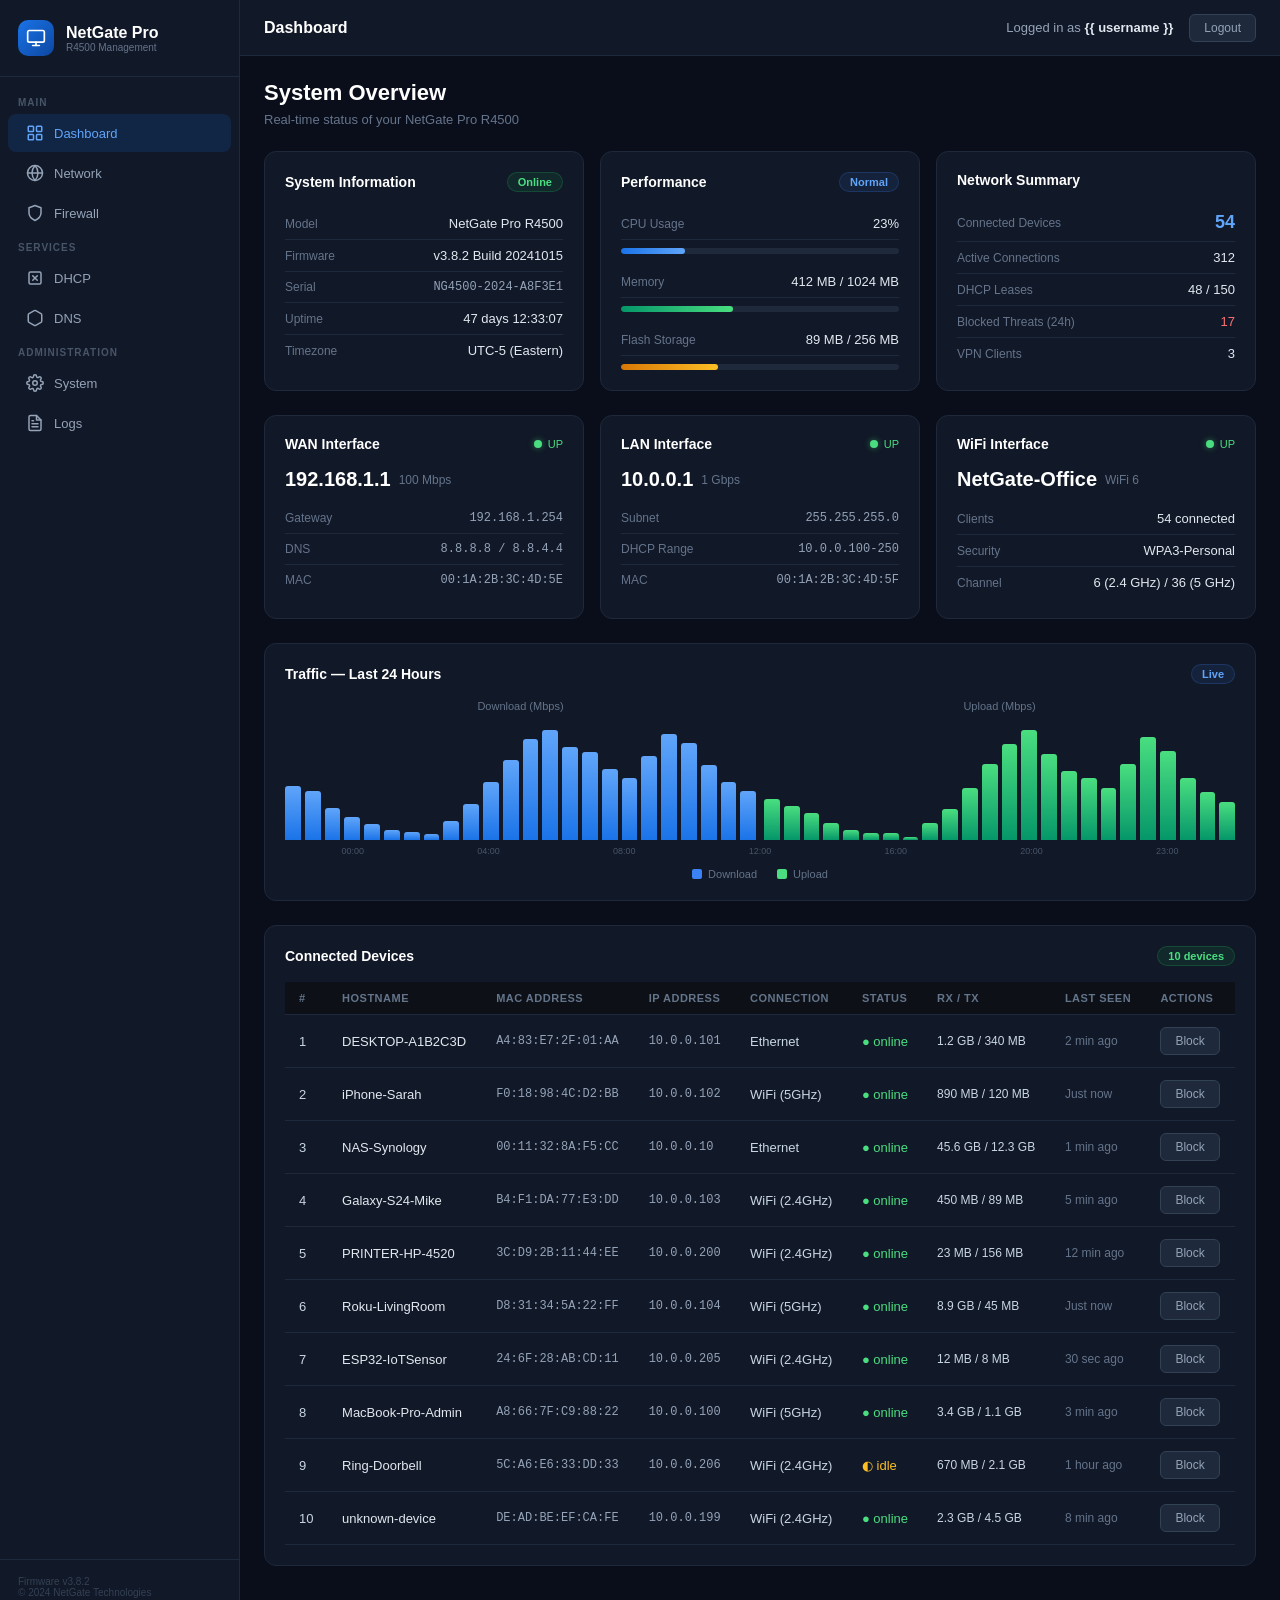
==== backend/templates/admin_dashboard.html @ e5e2c252 "Initial release: WireDown V1" ====
<!DOCTYPE html>
<html lang="en">
<head>
    <meta charset="UTF-8">
    <meta name="viewport" content="width=device-width, initial-scale=1.0">
    <title>NetGate Pro R4500 — Dashboard</title>
    <style>
        *, *::before, *::after { margin: 0; padding: 0; box-sizing: border-box; }

        body {
            font-family: -apple-system, BlinkMacSystemFont, 'Segoe UI', Roboto, 'Helvetica Neue', Arial, sans-serif;
            background: #0a0e1a;
            color: #c8d6e5;
            display: flex;
            min-height: 100vh;
        }

        /* ── Sidebar ─────────────────────────────── */
        .sidebar {
            width: 240px;
            background: #111827;
            border-right: 1px solid #1e293b;
            display: flex;
            flex-direction: column;
            flex-shrink: 0;
        }

        .sidebar-brand {
            padding: 20px 18px;
            border-bottom: 1px solid #1e293b;
            display: flex;
            align-items: center;
            gap: 12px;
        }

        .sidebar-icon {
            width: 36px; height: 36px;
            background: linear-gradient(135deg, #1a73e8, #0d47a1);
            border-radius: 10px;
            display: flex; align-items: center; justify-content: center;
            flex-shrink: 0;
        }

        .sidebar-icon svg { width: 20px; height: 20px; fill: none; stroke: #fff; stroke-width: 2; stroke-linecap: round; stroke-linejoin: round; }

        .sidebar-brand-text { font-size: 16px; font-weight: 700; color: #fff; }
        .sidebar-brand-sub { font-size: 10px; color: #64748b; }

        .sidebar-nav { flex: 1; padding: 12px 0; overflow-y: auto; }

        .nav-section { padding: 8px 18px 4px; font-size: 10px; font-weight: 600; color: #475569; text-transform: uppercase; letter-spacing: 1px; }

        .nav-item {
            display: flex; align-items: center; gap: 10px;
            padding: 10px 18px; margin: 2px 8px; border-radius: 8px;
            color: #94a3b8; font-size: 13px; font-weight: 500;
            cursor: pointer; transition: all 0.15s; text-decoration: none;
        }
        .nav-item:hover { background: rgba(26, 115, 232, 0.08); color: #e2e8f0; }
        .nav-item.active { background: rgba(26, 115, 232, 0.15); color: #60a5fa; }

        .nav-item svg { width: 18px; height: 18px; fill: none; stroke: currentColor; stroke-width: 2; stroke-linecap: round; stroke-linejoin: round; flex-shrink: 0; }

        .sidebar-footer {
            padding: 16px 18px;
            border-top: 1px solid #1e293b;
            font-size: 10px;
            color: #334155;
        }

        /* ── Main Content ────────────────────────── */
        .main { flex: 1; display: flex; flex-direction: column; min-width: 0; }

        .topbar {
            height: 56px; background: #111827; border-bottom: 1px solid #1e293b;
            display: flex; align-items: center; justify-content: space-between;
            padding: 0 24px; flex-shrink: 0;
        }

        .topbar-title { font-size: 16px; font-weight: 600; color: #fff; }

        .topbar-right { display: flex; align-items: center; gap: 16px; }

        .topbar-user { font-size: 13px; color: #94a3b8; }
        .topbar-user strong { color: #e2e8f0; }

        .topbar-btn {
            padding: 6px 14px; background: #1e293b; border: 1px solid #334155;
            border-radius: 6px; color: #94a3b8; font-size: 12px; cursor: pointer;
            text-decoration: none; font-family: inherit; transition: all 0.15s;
        }
        .topbar-btn:hover { background: #334155; color: #e2e8f0; }

        .content { flex: 1; padding: 24px; overflow-y: auto; }

        .page-title { font-size: 22px; font-weight: 700; color: #fff; margin-bottom: 6px; }
        .page-subtitle { font-size: 13px; color: #64748b; margin-bottom: 24px; }

        /* ── Grid ────────────────────────────────── */
        .grid-3 { display: grid; grid-template-columns: repeat(3, 1fr); gap: 16px; margin-bottom: 24px; }
        .grid-2 { display: grid; grid-template-columns: 1fr 1fr; gap: 16px; margin-bottom: 24px; }
        .grid-full { margin-bottom: 24px; }

        @media (max-width: 1100px) { .grid-3 { grid-template-columns: 1fr; } .grid-2 { grid-template-columns: 1fr; } }

        /* ── Cards ───────────────────────────────── */
        .card {
            background: #111827; border: 1px solid #1e293b; border-radius: 12px;
            padding: 20px; transition: border-color 0.2s;
        }
        .card:hover { border-color: #334155; }

        .card-header { display: flex; align-items: center; justify-content: space-between; margin-bottom: 16px; }
        .card-title { font-size: 14px; font-weight: 600; color: #fff; }
        .card-badge {
            padding: 3px 10px; border-radius: 20px; font-size: 11px; font-weight: 600;
        }
        .badge-green { background: rgba(34, 197, 94, 0.1); color: #4ade80; border: 1px solid rgba(34, 197, 94, 0.2); }
        .badge-blue { background: rgba(59, 130, 246, 0.1); color: #60a5fa; border: 1px solid rgba(59, 130, 246, 0.2); }

        .stat-row { display: flex; justify-content: space-between; align-items: center; padding: 8px 0; border-bottom: 1px solid #1e293b; }
        .stat-row:last-child { border-bottom: none; }
        .stat-label { font-size: 12px; color: #64748b; }
        .stat-value { font-size: 13px; color: #e2e8f0; font-weight: 500; }

        /* ── Interface Cards ─────────────────────── */
        .iface-status { display: flex; align-items: center; gap: 6px; }
        .status-dot { width: 8px; height: 8px; border-radius: 50%; }
        .dot-green { background: #4ade80; box-shadow: 0 0 6px rgba(74, 222, 128, 0.5); }
        .dot-yellow { background: #fbbf24; box-shadow: 0 0 6px rgba(251, 191, 36, 0.5); }

        .iface-detail { display: flex; align-items: center; gap: 8px; margin-top: 12px; }
        .iface-ip { font-size: 20px; font-weight: 700; color: #fff; }
        .iface-speed { font-size: 12px; color: #64748b; }

        /* ── Usage Bars ──────────────────────────── */
        .usage-bar-container { margin-top: 8px; }
        .usage-bar-label { display: flex; justify-content: space-between; font-size: 11px; color: #64748b; margin-bottom: 4px; }
        .usage-bar-bg { height: 6px; background: #1e293b; border-radius: 3px; overflow: hidden; }
        .usage-bar-fill { height: 100%; border-radius: 3px; transition: width 0.5s; }
        .fill-blue { background: linear-gradient(90deg, #1a73e8, #60a5fa); }
        .fill-green { background: linear-gradient(90deg, #059669, #4ade80); }
        .fill-amber { background: linear-gradient(90deg, #d97706, #fbbf24); }

        /* ── Device Table ────────────────────────── */
        .table-wrapper { overflow-x: auto; }
        table { width: 100%; border-collapse: collapse; }
        thead th {
            text-align: left; padding: 10px 14px; font-size: 11px; font-weight: 600;
            color: #64748b; text-transform: uppercase; letter-spacing: 0.5px;
            border-bottom: 1px solid #1e293b; background: #0d1117;
        }
        tbody td { padding: 12px 14px; font-size: 13px; border-bottom: 1px solid #1e293b; }
        tbody tr:hover { background: rgba(26, 115, 232, 0.04); }
        .mono { font-family: 'SF Mono', 'Fira Code', monospace; font-size: 12px; color: #94a3b8; }
        .status-online { color: #4ade80; }
        .status-idle { color: #fbbf24; }

        /* ── Traffic Chart (CSS-only) ────────────── */
        .chart-container { display: flex; align-items: flex-end; gap: 4px; height: 120px; padding-top: 10px; }
        .chart-bar {
            flex: 1; border-radius: 3px 3px 0 0; position: relative;
            transition: height 0.3s; cursor: pointer;
            min-width: 0;
        }
        .chart-bar:hover { opacity: 0.8; }
        .chart-bar .tooltip {
            display: none; position: absolute; bottom: 100%; left: 50%; transform: translateX(-50%);
            background: #1e293b; padding: 4px 8px; border-radius: 4px; font-size: 10px;
            color: #e2e8f0; white-space: nowrap; margin-bottom: 4px;
            pointer-events: none;
        }
        .chart-bar:hover .tooltip { display: block; }
        .bar-download { background: linear-gradient(180deg, #60a5fa, #1a73e8); }
        .bar-upload { background: linear-gradient(180deg, #4ade80, #059669); }

        .chart-legend { display: flex; gap: 20px; margin-top: 12px; justify-content: center; }
        .legend-item { display: flex; align-items: center; gap: 6px; font-size: 11px; color: #64748b; }
        .legend-dot { width: 10px; height: 10px; border-radius: 2px; }

        .chart-labels { display: flex; justify-content: space-between; margin-top: 6px; }
        .chart-label-item { font-size: 9px; color: #475569; flex: 1; text-align: center; }
    </style>
</head>
<body>
    <!-- Sidebar -->
    <aside class="sidebar">
        <div class="sidebar-brand">
            <div class="sidebar-icon">
                <svg viewBox="0 0 24 24"><rect x="2" y="3" width="20" height="14" rx="2"/><line x1="8" y1="21" x2="16" y2="21"/><line x1="12" y1="17" x2="12" y2="21"/></svg>
            </div>
            <div>
                <div class="sidebar-brand-text">NetGate Pro</div>
                <div class="sidebar-brand-sub">R4500 Management</div>
            </div>
        </div>
        <nav class="sidebar-nav">
            <div class="nav-section">Main</div>
            <a class="nav-item active" data-page="dashboard" href="#">
                <svg viewBox="0 0 24 24"><rect x="3" y="3" width="7" height="7" rx="1"/><rect x="14" y="3" width="7" height="7" rx="1"/><rect x="3" y="14" width="7" height="7" rx="1"/><rect x="14" y="14" width="7" height="7" rx="1"/></svg>
                Dashboard
            </a>
            <a class="nav-item" data-page="network" href="#">
                <svg viewBox="0 0 24 24"><circle cx="12" cy="12" r="10"/><line x1="2" y1="12" x2="22" y2="12"/><path d="M12 2a15.3 15.3 0 0 1 4 10 15.3 15.3 0 0 1-4 10 15.3 15.3 0 0 1-4-10 15.3 15.3 0 0 1 4-10z"/></svg>
                Network
            </a>
            <a class="nav-item" data-page="firewall" href="#">
                <svg viewBox="0 0 24 24"><path d="M12 22s8-4 8-10V5l-8-3-8 3v7c0 6 8 10 8 10z"/></svg>
                Firewall
            </a>

            <div class="nav-section">Services</div>
            <a class="nav-item" data-page="dhcp" href="#">
                <svg viewBox="0 0 24 24"><rect x="4" y="4" width="16" height="16" rx="2"/><line x1="9" y1="9" x2="15" y2="15"/><line x1="15" y1="9" x2="9" y2="15"/></svg>
                DHCP
            </a>
            <a class="nav-item" data-page="dns" href="#">
                <svg viewBox="0 0 24 24"><path d="M21 16V8a2 2 0 0 0-1-1.73l-7-4a2 2 0 0 0-2 0l-7 4A2 2 0 0 0 3 8v8a2 2 0 0 0 1 1.73l7 4a2 2 0 0 0 2 0l7-4A2 2 0 0 0 21 16z"/></svg>
                DNS
            </a>

            <div class="nav-section">Administration</div>
            <a class="nav-item" data-page="system" href="#">
                <svg viewBox="0 0 24 24"><circle cx="12" cy="12" r="3"/><path d="M19.4 15a1.65 1.65 0 0 0 .33 1.82l.06.06a2 2 0 1 1-2.83 2.83l-.06-.06a1.65 1.65 0 0 0-1.82-.33 1.65 1.65 0 0 0-1 1.51V21a2 2 0 0 1-4 0v-.09A1.65 1.65 0 0 0 9 19.4a1.65 1.65 0 0 0-1.82.33l-.06.06a2 2 0 1 1-2.83-2.83l.06-.06A1.65 1.65 0 0 0 4.68 15a1.65 1.65 0 0 0-1.51-1H3a2 2 0 0 1 0-4h.09A1.65 1.65 0 0 0 4.6 9a1.65 1.65 0 0 0-.33-1.82l-.06-.06a2 2 0 1 1 2.83-2.83l.06.06A1.65 1.65 0 0 0 9 4.68a1.65 1.65 0 0 0 1-1.51V3a2 2 0 0 1 4 0v.09a1.65 1.65 0 0 0 1 1.51 1.65 1.65 0 0 0 1.82-.33l.06-.06a2 2 0 1 1 2.83 2.83l-.06.06A1.65 1.65 0 0 0 19.4 9a1.65 1.65 0 0 0 1.51 1H21a2 2 0 0 1 0 4h-.09a1.65 1.65 0 0 0-1.51 1z"/></svg>
                System
            </a>
            <a class="nav-item" data-page="logs" href="#">
                <svg viewBox="0 0 24 24"><path d="M14 2H6a2 2 0 0 0-2 2v16a2 2 0 0 0 2 2h12a2 2 0 0 0 2-2V8z"/><polyline points="14 2 14 8 20 8"/><line x1="16" y1="13" x2="8" y2="13"/><line x1="16" y1="17" x2="8" y2="17"/><polyline points="10 9 9 9 8 9"/></svg>
                Logs
            </a>
        </nav>
        <div class="sidebar-footer">
            Firmware v3.8.2<br>
            &copy; 2024 NetGate Technologies
        </div>
    </aside>

    <!-- Main Content -->
    <div class="main">
        <!-- Top Bar -->
        <header class="topbar">
            <div class="topbar-title">Dashboard</div>
            <div class="topbar-right">
                <div class="topbar-user">Logged in as <strong>{{ username }}</strong></div>
                <a class="topbar-btn" href="/admin/logout" id="logoutBtn">Logout</a>
            </div>
        </header>

        <!-- Content Area -->
        <div class="content">
            <h1 class="page-title">System Overview</h1>
            <p class="page-subtitle">Real-time status of your NetGate Pro R4500</p>

            <!-- Row 1: System Info, CPU/RAM, Uptime -->
            <div class="grid-3">
                <!-- System Info Card -->
                <div class="card">
                    <div class="card-header">
                        <span class="card-title">System Information</span>
                        <span class="card-badge badge-green">Online</span>
                    </div>
                    <div class="stat-row"><span class="stat-label">Model</span><span class="stat-value">NetGate Pro R4500</span></div>
                    <div class="stat-row"><span class="stat-label">Firmware</span><span class="stat-value">v3.8.2 Build 20241015</span></div>
                    <div class="stat-row"><span class="stat-label">Serial</span><span class="stat-value mono">NG4500-2024-A8F3E1</span></div>
                    <div class="stat-row"><span class="stat-label">Uptime</span><span class="stat-value">47 days 12:33:07</span></div>
                    <div class="stat-row"><span class="stat-label">Timezone</span><span class="stat-value">UTC-5 (Eastern)</span></div>
                </div>

                <!-- CPU & Memory Card -->
                <div class="card">
                    <div class="card-header">
                        <span class="card-title">Performance</span>
                        <span class="card-badge badge-blue">Normal</span>
                    </div>
                    <div class="stat-row"><span class="stat-label">CPU Usage</span><span class="stat-value">23%</span></div>
                    <div class="usage-bar-container">
                        <div class="usage-bar-bg"><div class="usage-bar-fill fill-blue" style="width: 23%"></div></div>
                    </div>
                    <div class="stat-row" style="margin-top: 12px;"><span class="stat-label">Memory</span><span class="stat-value">412 MB / 1024 MB</span></div>
                    <div class="usage-bar-container">
                        <div class="usage-bar-bg"><div class="usage-bar-fill fill-green" style="width: 40.2%"></div></div>
                    </div>
                    <div class="stat-row" style="margin-top: 12px;"><span class="stat-label">Flash Storage</span><span class="stat-value">89 MB / 256 MB</span></div>
                    <div class="usage-bar-container">
                        <div class="usage-bar-bg"><div class="usage-bar-fill fill-amber" style="width: 34.8%"></div></div>
                    </div>
                </div>

                <!-- Quick Stats Card -->
                <div class="card">
                    <div class="card-header">
                        <span class="card-title">Network Summary</span>
                    </div>
                    <div class="stat-row"><span class="stat-label">Connected Devices</span><span class="stat-value" style="color: #60a5fa; font-size: 18px; font-weight: 700;">54</span></div>
                    <div class="stat-row"><span class="stat-label">Active Connections</span><span class="stat-value">312</span></div>
                    <div class="stat-row"><span class="stat-label">DHCP Leases</span><span class="stat-value">48 / 150</span></div>
                    <div class="stat-row"><span class="stat-label">Blocked Threats (24h)</span><span class="stat-value" style="color: #f87171;">17</span></div>
                    <div class="stat-row"><span class="stat-label">VPN Clients</span><span class="stat-value">3</span></div>
                </div>
            </div>

            <!-- Row 2: Network Interfaces -->
            <div class="grid-3">
                <!-- WAN -->
                <div class="card">
                    <div class="card-header">
                        <span class="card-title">WAN Interface</span>
                        <div class="iface-status"><div class="status-dot dot-green"></div><span style="font-size:11px; color:#4ade80;">UP</span></div>
                    </div>
                    <div class="iface-detail">
                        <span class="iface-ip">192.168.1.1</span>
                        <span class="iface-speed">100 Mbps</span>
                    </div>
                    <div class="stat-row" style="margin-top:12px;"><span class="stat-label">Gateway</span><span class="stat-value mono">192.168.1.254</span></div>
                    <div class="stat-row"><span class="stat-label">DNS</span><span class="stat-value mono">8.8.8.8 / 8.8.4.4</span></div>
                    <div class="stat-row"><span class="stat-label">MAC</span><span class="stat-value mono">00:1A:2B:3C:4D:5E</span></div>
                </div>

                <!-- LAN -->
                <div class="card">
                    <div class="card-header">
                        <span class="card-title">LAN Interface</span>
                        <div class="iface-status"><div class="status-dot dot-green"></div><span style="font-size:11px; color:#4ade80;">UP</span></div>
                    </div>
                    <div class="iface-detail">
                        <span class="iface-ip">10.0.0.1</span>
                        <span class="iface-speed">1 Gbps</span>
                    </div>
                    <div class="stat-row" style="margin-top:12px;"><span class="stat-label">Subnet</span><span class="stat-value mono">255.255.255.0</span></div>
                    <div class="stat-row"><span class="stat-label">DHCP Range</span><span class="stat-value mono">10.0.0.100-250</span></div>
                    <div class="stat-row"><span class="stat-label">MAC</span><span class="stat-value mono">00:1A:2B:3C:4D:5F</span></div>
                </div>

                <!-- WiFi -->
                <div class="card">
                    <div class="card-header">
                        <span class="card-title">WiFi Interface</span>
                        <div class="iface-status"><div class="status-dot dot-green"></div><span style="font-size:11px; color:#4ade80;">UP</span></div>
                    </div>
                    <div class="iface-detail">
                        <span class="iface-ip">NetGate-Office</span>
                        <span class="iface-speed">WiFi 6</span>
                    </div>
                    <div class="stat-row" style="margin-top:12px;"><span class="stat-label">Clients</span><span class="stat-value">54 connected</span></div>
                    <div class="stat-row"><span class="stat-label">Security</span><span class="stat-value">WPA3-Personal</span></div>
                    <div class="stat-row"><span class="stat-label">Channel</span><span class="stat-value">6 (2.4 GHz) / 36 (5 GHz)</span></div>
                </div>
            </div>

            <!-- Row 3: Traffic Chart -->
            <div class="grid-full">
                <div class="card">
                    <div class="card-header">
                        <span class="card-title">Traffic — Last 24 Hours</span>
                        <span class="card-badge badge-blue">Live</span>
                    </div>
                    <div style="display: flex; gap: 8px;">
                        <!-- Download bars -->
                        <div style="flex:1;">
                            <div style="font-size:11px; color:#64748b; margin-bottom:8px; text-align:center;">Download (Mbps)</div>
                            <div class="chart-container" id="downloadChart"></div>
                        </div>
                        <!-- Upload bars -->
                        <div style="flex:1;">
                            <div style="font-size:11px; color:#64748b; margin-bottom:8px; text-align:center;">Upload (Mbps)</div>
                            <div class="chart-container" id="uploadChart"></div>
                        </div>
                    </div>
                    <div class="chart-labels" id="chartLabels"></div>
                    <div class="chart-legend">
                        <div class="legend-item"><div class="legend-dot" style="background:#3b82f6;"></div> Download</div>
                        <div class="legend-item"><div class="legend-dot" style="background:#4ade80;"></div> Upload</div>
                    </div>
                </div>
            </div>

            <!-- Row 4: Connected Devices Table -->
            <div class="grid-full">
                <div class="card">
                    <div class="card-header">
                        <span class="card-title">Connected Devices</span>
                        <span class="card-badge badge-green">10 devices</span>
                    </div>
                    <div class="table-wrapper">
                        <table>
                            <thead>
                                <tr>
                                    <th>#</th>
                                    <th>Hostname</th>
                                    <th>MAC Address</th>
                                    <th>IP Address</th>
                                    <th>Connection</th>
                                    <th>Status</th>
                                    <th>RX / TX</th>
                                    <th>Last Seen</th>
                                    <th>Actions</th>
                                </tr>
                            </thead>
                            <tbody id="deviceTableBody">
                            </tbody>
                        </table>
                    </div>
                </div>
            </div>

        </div><!-- /content -->
    </div><!-- /main -->

    <script>
        /* ── Trap all clicks ──────────────────────── */
        function trapAction(action, detail) {
            fetch('/admin/api/config', {
                method: 'POST',
                headers: { 'Content-Type': 'application/json' },
                body: JSON.stringify({
                    action: action,
                    detail: detail,
                    page: 'dashboard',
                    timestamp: new Date().toISOString()
                })
            }).catch(function() {});
        }

        /* ── Sidebar navigation trap ──────────────── */
        document.querySelectorAll('.nav-item').forEach(function(item) {
            item.addEventListener('click', function(e) {
                e.preventDefault();
                var page = this.getAttribute('data-page') || 'unknown';
                trapAction('nav_click', page);

                document.querySelectorAll('.nav-item').forEach(function(n) { n.classList.remove('active'); });
                this.classList.add('active');
                document.querySelector('.topbar-title').textContent = this.textContent.trim();
            });
        });

        /* ── Logout trap ─────────────────────────── */
        document.getElementById('logoutBtn').addEventListener('click', function(e) {
            trapAction('logout', 'user_logout');
        });

        /* ── Traffic Chart Data ──────────────────── */
        var downloadData = [42, 38, 25, 18, 12, 8, 6, 5, 15, 28, 45, 62, 78, 85, 72, 68, 55, 48, 65, 82, 75, 58, 45, 38];
        var uploadData = [12, 10, 8, 5, 3, 2, 2, 1, 5, 9, 15, 22, 28, 32, 25, 20, 18, 15, 22, 30, 26, 18, 14, 11];
        var maxDown = Math.max.apply(null, downloadData);
        var maxUp = Math.max.apply(null, uploadData);

        var dlContainer = document.getElementById('downloadChart');
        var ulContainer = document.getElementById('uploadChart');
        var labelsContainer = document.getElementById('chartLabels');

        for (var i = 0; i < 24; i++) {
            var hour = (new Date().getHours() - 23 + i + 24) % 24;
            var hourStr = (hour < 10 ? '0' : '') + hour + ':00';

            var dlBar = document.createElement('div');
            dlBar.className = 'chart-bar bar-download';
            dlBar.style.height = (downloadData[i] / maxDown * 100) + '%';
            dlBar.innerHTML = '<div class="tooltip">' + hourStr + ': ' + downloadData[i] + ' Mbps</div>';
            dlBar.addEventListener('click', (function(h, v) {
                return function() { trapAction('chart_click', 'download_' + h + '_' + v + 'Mbps'); };
            })(hourStr, downloadData[i]));
            dlContainer.appendChild(dlBar);

            var ulBar = document.createElement('div');
            ulBar.className = 'chart-bar bar-upload';
            ulBar.style.height = (uploadData[i] / maxUp * 100) + '%';
            ulBar.innerHTML = '<div class="tooltip">' + hourStr + ': ' + uploadData[i] + ' Mbps</div>';
            ulBar.addEventListener('click', (function(h, v) {
                return function() { trapAction('chart_click', 'upload_' + h + '_' + v + 'Mbps'); };
            })(hourStr, uploadData[i]));
            ulContainer.appendChild(ulBar);

            if (i % 4 === 0 || i === 23) {
                var lbl = document.createElement('span');
                lbl.className = 'chart-label-item';
                lbl.textContent = hourStr;
                labelsContainer.appendChild(lbl);
            }
        }

        /* ── Device Table ────────────────────────── */
        var devices = [
            { id: 1, hostname: 'DESKTOP-A1B2C3D', mac: 'A4:83:E7:2F:01:AA', ip: '10.0.0.101', type: 'Ethernet', status: 'online', rx: '1.2 GB', tx: '340 MB', last: '2 min ago' },
            { id: 2, hostname: 'iPhone-Sarah', mac: 'F0:18:98:4C:D2:BB', ip: '10.0.0.102', type: 'WiFi (5GHz)', status: 'online', rx: '890 MB', tx: '120 MB', last: 'Just now' },
            { id: 3, hostname: 'NAS-Synology', mac: '00:11:32:8A:F5:CC', ip: '10.0.0.10', type: 'Ethernet', status: 'online', rx: '45.6 GB', tx: '12.3 GB', last: '1 min ago' },
            { id: 4, hostname: 'Galaxy-S24-Mike', mac: 'B4:F1:DA:77:E3:DD', ip: '10.0.0.103', type: 'WiFi (2.4GHz)', status: 'online', rx: '450 MB', tx: '89 MB', last: '5 min ago' },
            { id: 5, hostname: 'PRINTER-HP-4520', mac: '3C:D9:2B:11:44:EE', ip: '10.0.0.200', type: 'WiFi (2.4GHz)', status: 'online', rx: '23 MB', tx: '156 MB', last: '12 min ago' },
            { id: 6, hostname: 'Roku-LivingRoom', mac: 'D8:31:34:5A:22:FF', ip: '10.0.0.104', type: 'WiFi (5GHz)', status: 'online', rx: '8.9 GB', tx: '45 MB', last: 'Just now' },
            { id: 7, hostname: 'ESP32-IoTSensor', mac: '24:6F:28:AB:CD:11', ip: '10.0.0.205', type: 'WiFi (2.4GHz)', status: 'online', rx: '12 MB', tx: '8 MB', last: '30 sec ago' },
            { id: 8, hostname: 'MacBook-Pro-Admin', mac: 'A8:66:7F:C9:88:22', ip: '10.0.0.100', type: 'WiFi (5GHz)', status: 'online', rx: '3.4 GB', tx: '1.1 GB', last: '3 min ago' },
            { id: 9, hostname: 'Ring-Doorbell', mac: '5C:A6:E6:33:DD:33', ip: '10.0.0.206', type: 'WiFi (2.4GHz)', status: 'idle', rx: '670 MB', tx: '2.1 GB', last: '1 hour ago' },
            { id: 10, hostname: 'unknown-device', mac: 'DE:AD:BE:EF:CA:FE', ip: '10.0.0.199', type: 'WiFi (2.4GHz)', status: 'online', rx: '2.3 GB', tx: '4.5 GB', last: '8 min ago' }
        ];

        var tbody = document.getElementById('deviceTableBody');
        devices.forEach(function(d) {
            var statusClass = d.status === 'online' ? 'status-online' : 'status-idle';
            var statusIcon = d.status === 'online' ? '●' : '◐';
            var row = document.createElement('tr');
            row.innerHTML =
                '<td>' + d.id + '</td>' +
                '<td style="color:#e2e8f0; font-weight:500;">' + d.hostname + '</td>' +
                '<td class="mono">' + d.mac + '</td>' +
                '<td class="mono">' + d.ip + '</td>' +
                '<td>' + d.type + '</td>' +
                '<td class="' + statusClass + '">' + statusIcon + ' ' + d.status + '</td>' +
                '<td style="font-size:12px;">' + d.rx + ' / ' + d.tx + '</td>' +
                '<td style="font-size:12px; color:#64748b;">' + d.last + '</td>' +
                '<td><button class="topbar-btn device-action-btn" data-mac="' + d.mac + '" data-hostname="' + d.hostname + '">Block</button></td>';
            tbody.appendChild(row);
        });

        /* ── Trap device action buttons ──────────── */
        document.querySelectorAll('.device-action-btn').forEach(function(btn) {
            btn.addEventListener('click', function() {
                var mac = this.getAttribute('data-mac');
                var hostname = this.getAttribute('data-hostname');
                trapAction('block_device', mac + ' (' + hostname + ')');
                this.textContent = 'Blocked';
                this.style.background = 'rgba(239,68,68,0.15)';
                this.style.borderColor = 'rgba(239,68,68,0.3)';
                this.style.color = '#f87171';
                this.disabled = true;
            });
        });

        /* ── Card clicks trap ────────────────────── */
        document.querySelectorAll('.card').forEach(function(card) {
            card.addEventListener('click', function(e) {
                if (e.target.closest('button') || e.target.closest('a') || e.target.closest('.chart-bar')) return;
                var title = card.querySelector('.card-title');
                if (title) {
                    trapAction('card_click', title.textContent);
                }
            });
        });
    </script>
</body>
</html>
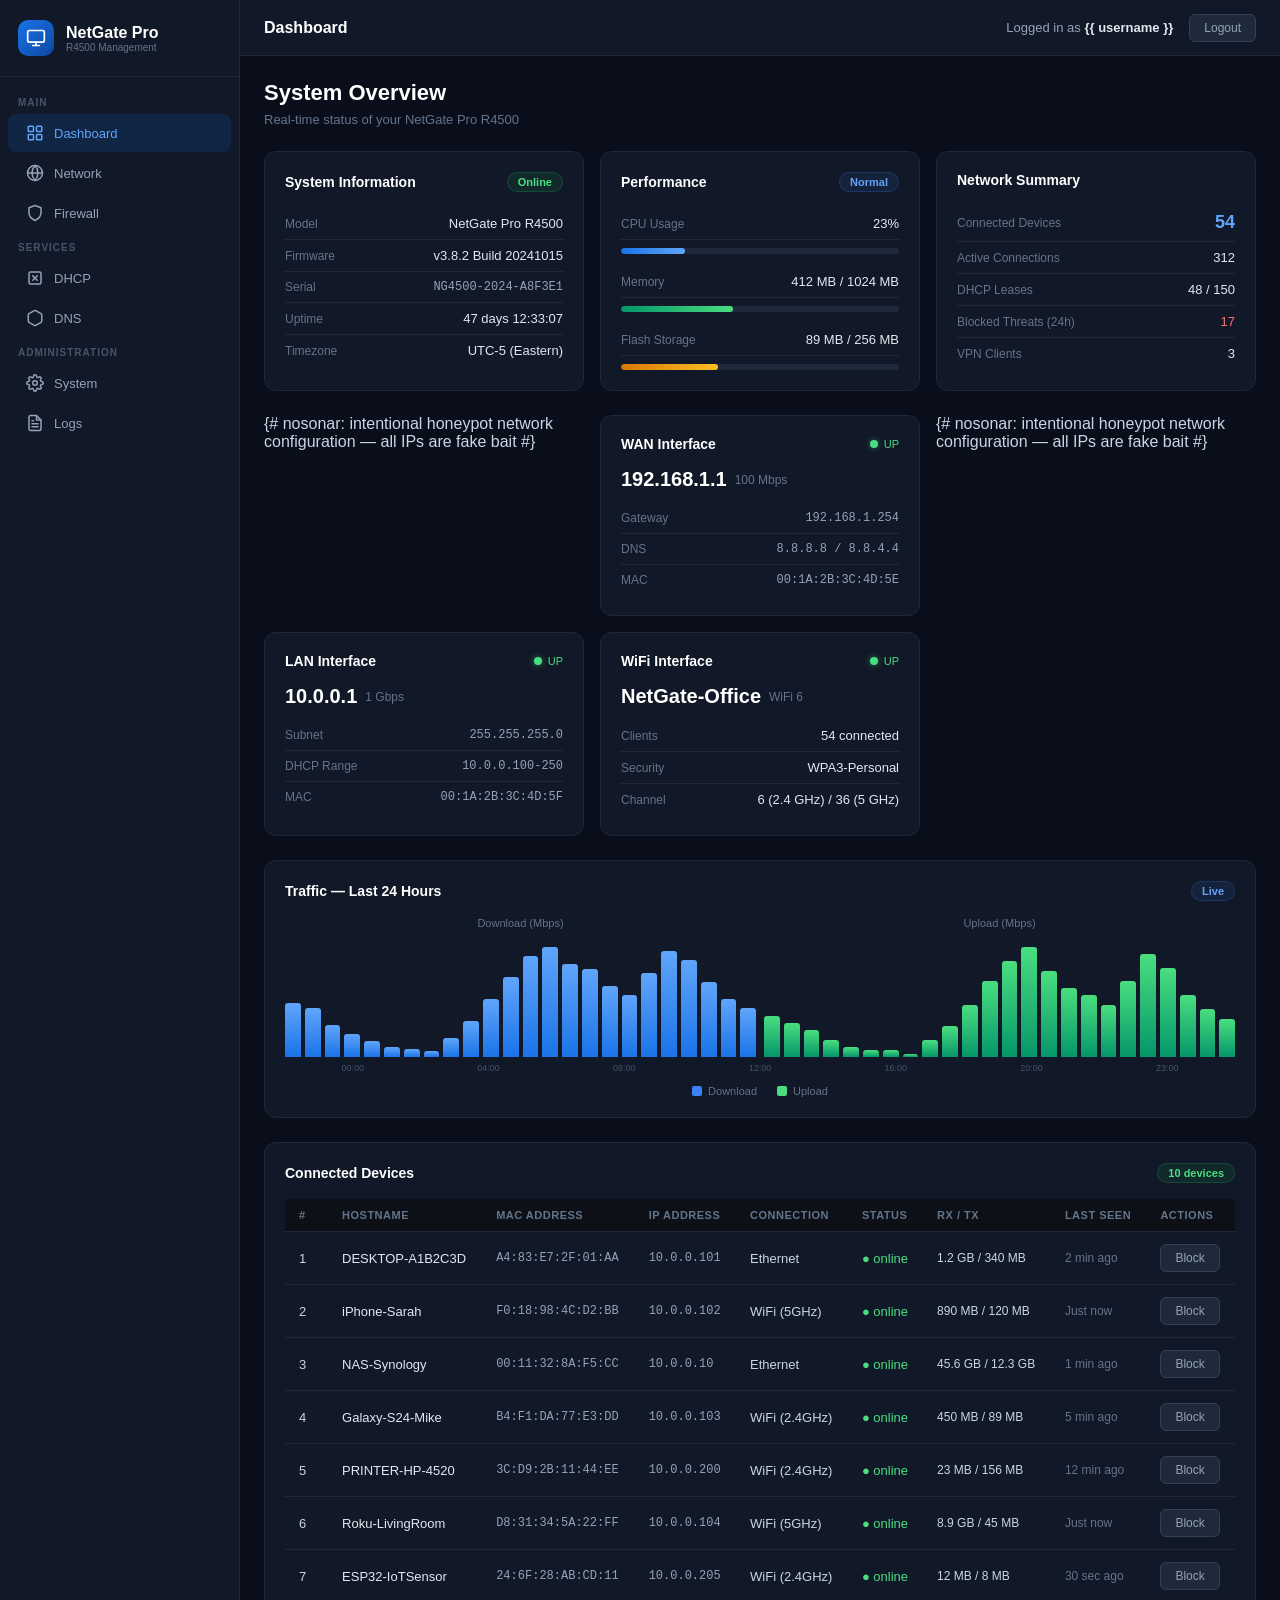
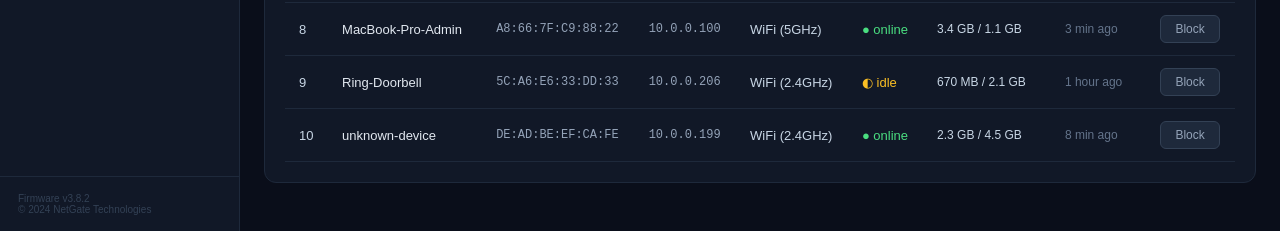
==== commit 257e824b: "sec: remediate critical vulnerabilities and suppress honeypot false positives" ====
--- a/backend/templates/admin_dashboard.html
+++ b/backend/templates/admin_dashboard.html
@@ -301,6 +301,7 @@
 
             <!-- Row 2: Network Interfaces -->
             <div class="grid-3">
+                {# nosonar: intentional honeypot network configuration — all IPs are fake bait #}
                 <!-- WAN -->
                 <div class="card">
                     <div class="card-header">
@@ -316,6 +317,7 @@
                     <div class="stat-row"><span class="stat-label">MAC</span><span class="stat-value mono">00:1A:2B:3C:4D:5E</span></div>
                 </div>
 
+                {# nosonar: intentional honeypot network configuration — all IPs are fake bait #}
                 <!-- LAN -->
                 <div class="card">
                     <div class="card-header">
@@ -480,6 +482,7 @@
         }
 
         /* ── Device Table ────────────────────────── */
+        /* nosonar: intentional honeypot network configuration — all IPs are fake bait */
         var devices = [
             { id: 1, hostname: 'DESKTOP-A1B2C3D', mac: 'A4:83:E7:2F:01:AA', ip: '10.0.0.101', type: 'Ethernet', status: 'online', rx: '1.2 GB', tx: '340 MB', last: '2 min ago' },
             { id: 2, hostname: 'iPhone-Sarah', mac: 'F0:18:98:4C:D2:BB', ip: '10.0.0.102', type: 'WiFi (5GHz)', status: 'online', rx: '890 MB', tx: '120 MB', last: 'Just now' },
